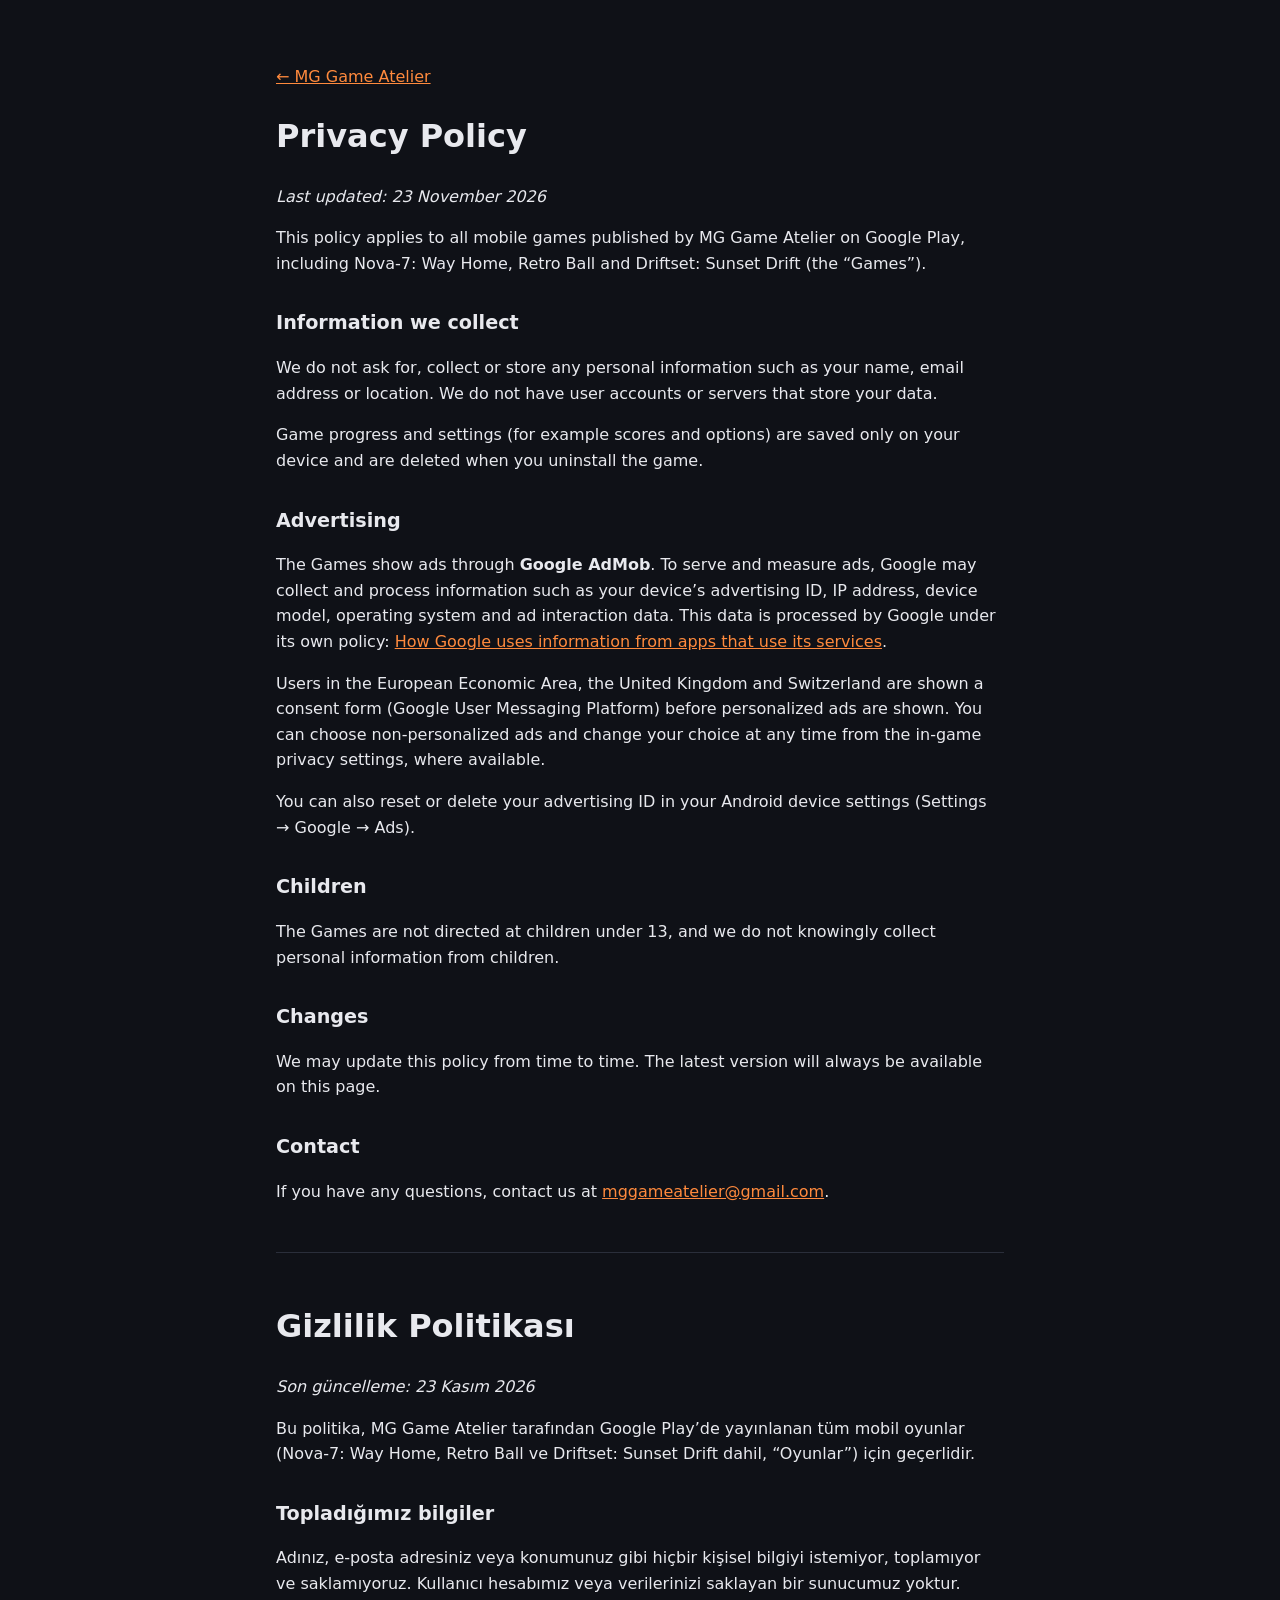
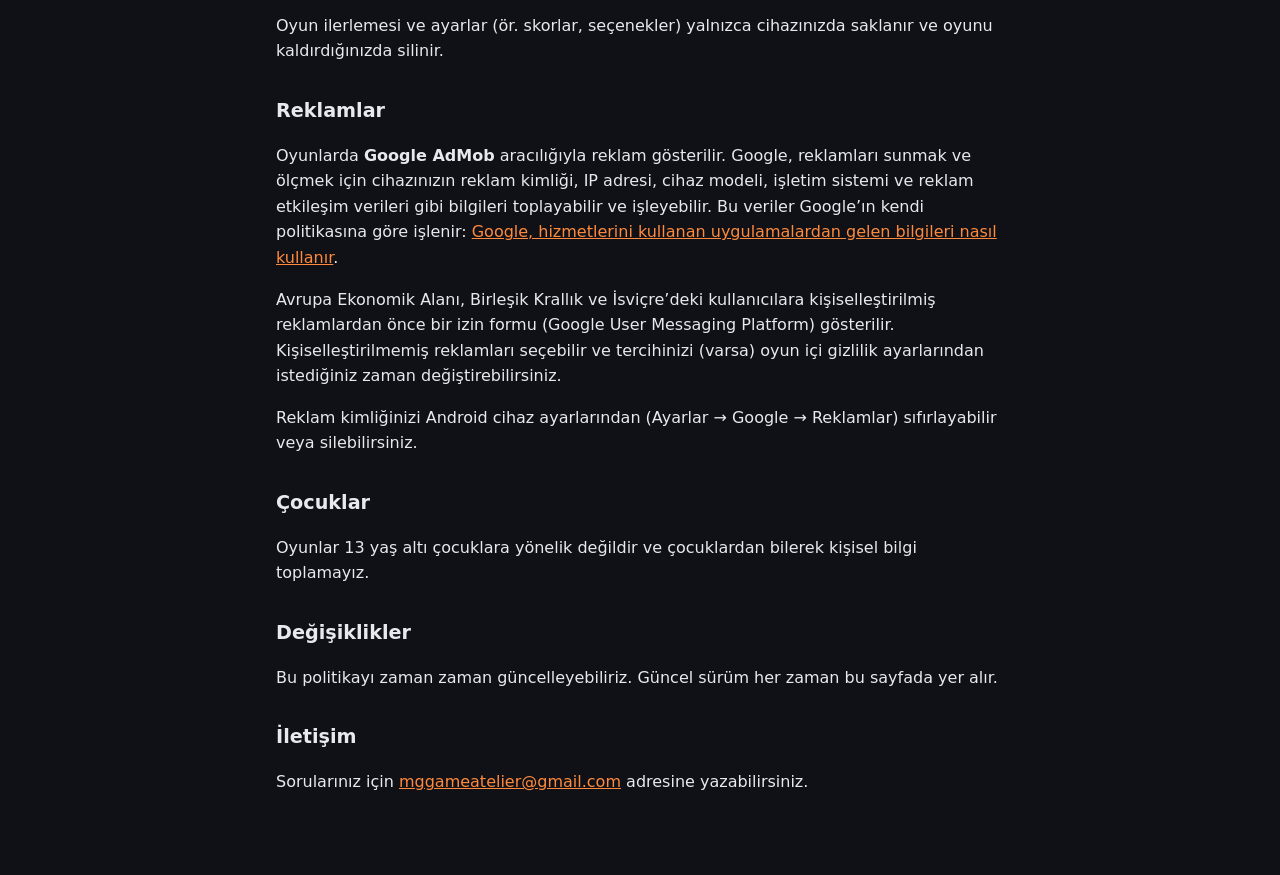
==== privacy.html @ 4ad467a0 "Initial site: home, privacy policy, app-ads.txt Co-Authored-By: Claude Opus 5.5 <noreply@anthropic.c" ====
<!doctype html>
<html lang="en">
<head>
  <meta charset="utf-8">
  <meta name="viewport" content="width=device-width, initial-scale=1">
  <title>Privacy Policy – MG Game Atelier</title>
  <link rel="stylesheet" href="style.css">
</head>
<body>
  <main class="policy">
    <p><a href="index.html">← MG Game Atelier</a></p>

    <h1>Privacy Policy</h1>
    <p><em>Last updated: 23 November 2026</em></p>
    <p>This policy applies to all mobile games published by MG Game Atelier on Google Play, including Nova-7: Way Home, Retro Ball and Driftset: Sunset Drift (the “Games”).</p>

    <h2>Information we collect</h2>
    <p>We do not ask for, collect or store any personal information such as your name, email address or location. We do not have user accounts or servers that store your data.</p>
    <p>Game progress and settings (for example scores and options) are saved only on your device and are deleted when you uninstall the game.</p>

    <h2>Advertising</h2>
    <p>The Games show ads through <strong>Google AdMob</strong>. To serve and measure ads, Google may collect and process information such as your device’s advertising ID, IP address, device model, operating system and ad interaction data. This data is processed by Google under its own policy:
      <a href="https://policies.google.com/technologies/ads" target="_blank" rel="noopener">How Google uses information from apps that use its services</a>.</p>
    <p>Users in the European Economic Area, the United Kingdom and Switzerland are shown a consent form (Google User Messaging Platform) before personalized ads are shown. You can choose non-personalized ads and change your choice at any time from the in-game privacy settings, where available.</p>
    <p>You can also reset or delete your advertising ID in your Android device settings (Settings → Google → Ads).</p>

    <h2>Children</h2>
    <p>The Games are not directed at children under 13, and we do not knowingly collect personal information from children.</p>

    <h2>Changes</h2>
    <p>We may update this policy from time to time. The latest version will always be available on this page.</p>

    <h2>Contact</h2>
    <p>If you have any questions, contact us at <a href="mailto:mggameatelier@gmail.com">mggameatelier@gmail.com</a>.</p>

    <hr>

    <h1 lang="tr">Gizlilik Politikası</h1>
    <div lang="tr">
      <p><em>Son güncelleme: 23 Kasım 2026</em></p>
      <p>Bu politika, MG Game Atelier tarafından Google Play’de yayınlanan tüm mobil oyunlar (Nova-7: Way Home, Retro Ball ve Driftset: Sunset Drift dahil, “Oyunlar”) için geçerlidir.</p>

      <h2>Topladığımız bilgiler</h2>
      <p>Adınız, e-posta adresiniz veya konumunuz gibi hiçbir kişisel bilgiyi istemiyor, toplamıyor ve saklamıyoruz. Kullanıcı hesabımız veya verilerinizi saklayan bir sunucumuz yoktur.</p>
      <p>Oyun ilerlemesi ve ayarlar (ör. skorlar, seçenekler) yalnızca cihazınızda saklanır ve oyunu kaldırdığınızda silinir.</p>

      <h2>Reklamlar</h2>
      <p>Oyunlarda <strong>Google AdMob</strong> aracılığıyla reklam gösterilir. Google, reklamları sunmak ve ölçmek için cihazınızın reklam kimliği, IP adresi, cihaz modeli, işletim sistemi ve reklam etkileşim verileri gibi bilgileri toplayabilir ve işleyebilir. Bu veriler Google’ın kendi politikasına göre işlenir:
        <a href="https://policies.google.com/technologies/ads?hl=tr" target="_blank" rel="noopener">Google, hizmetlerini kullanan uygulamalardan gelen bilgileri nasıl kullanır</a>.</p>
      <p>Avrupa Ekonomik Alanı, Birleşik Krallık ve İsviçre’deki kullanıcılara kişiselleştirilmiş reklamlardan önce bir izin formu (Google User Messaging Platform) gösterilir. Kişiselleştirilmemiş reklamları seçebilir ve tercihinizi (varsa) oyun içi gizlilik ayarlarından istediğiniz zaman değiştirebilirsiniz.</p>
      <p>Reklam kimliğinizi Android cihaz ayarlarından (Ayarlar → Google → Reklamlar) sıfırlayabilir veya silebilirsiniz.</p>

      <h2>Çocuklar</h2>
      <p>Oyunlar 13 yaş altı çocuklara yönelik değildir ve çocuklardan bilerek kişisel bilgi toplamayız.</p>

      <h2>Değişiklikler</h2>
      <p>Bu politikayı zaman zaman güncelleyebiliriz. Güncel sürüm her zaman bu sayfada yer alır.</p>

      <h2>İletişim</h2>
      <p>Sorularınız için <a href="mailto:mggameatelier@gmail.com">mggameatelier@gmail.com</a> adresine yazabilirsiniz.</p>
    </div>
  </main>
</body>
</html>
---- style.css ----
:root {
  --bg: #0f1117;
  --card: #181b24;
  --text: #e8e9ee;
  --muted: #9aa0b0;
  --accent: #ff8a3d;
  --line: #2a2e3a;
}
* { box-sizing: border-box; }
body {
  margin: 0;
  font-family: system-ui, -apple-system, "Segoe UI", Roboto, sans-serif;
  background: var(--bg);
  color: var(--text);
  line-height: 1.6;
}
main { max-width: 760px; margin: 0 auto; padding: 48px 16px 64px; }
header h1 { margin: 0 0 4px; font-size: 2rem; }
header p { margin: 0; color: var(--muted); }
a { color: var(--accent); }
.games { display: grid; gap: 12px; margin: 32px 0; padding: 0; list-style: none; }
.games li {
  background: var(--card);
  border: 1px solid var(--line);
  border-radius: 12px;
  padding: 16px 20px;
}
.games h2 { margin: 0 0 4px; font-size: 1.15rem; }
.games p { margin: 0; color: var(--muted); font-size: .95rem; }
footer { margin-top: 40px; padding-top: 16px; border-top: 1px solid var(--line); color: var(--muted); font-size: .9rem; }
.policy h2 { margin-top: 32px; font-size: 1.2rem; }
.policy hr { border: 0; border-top: 1px solid var(--line); margin: 48px 0; }
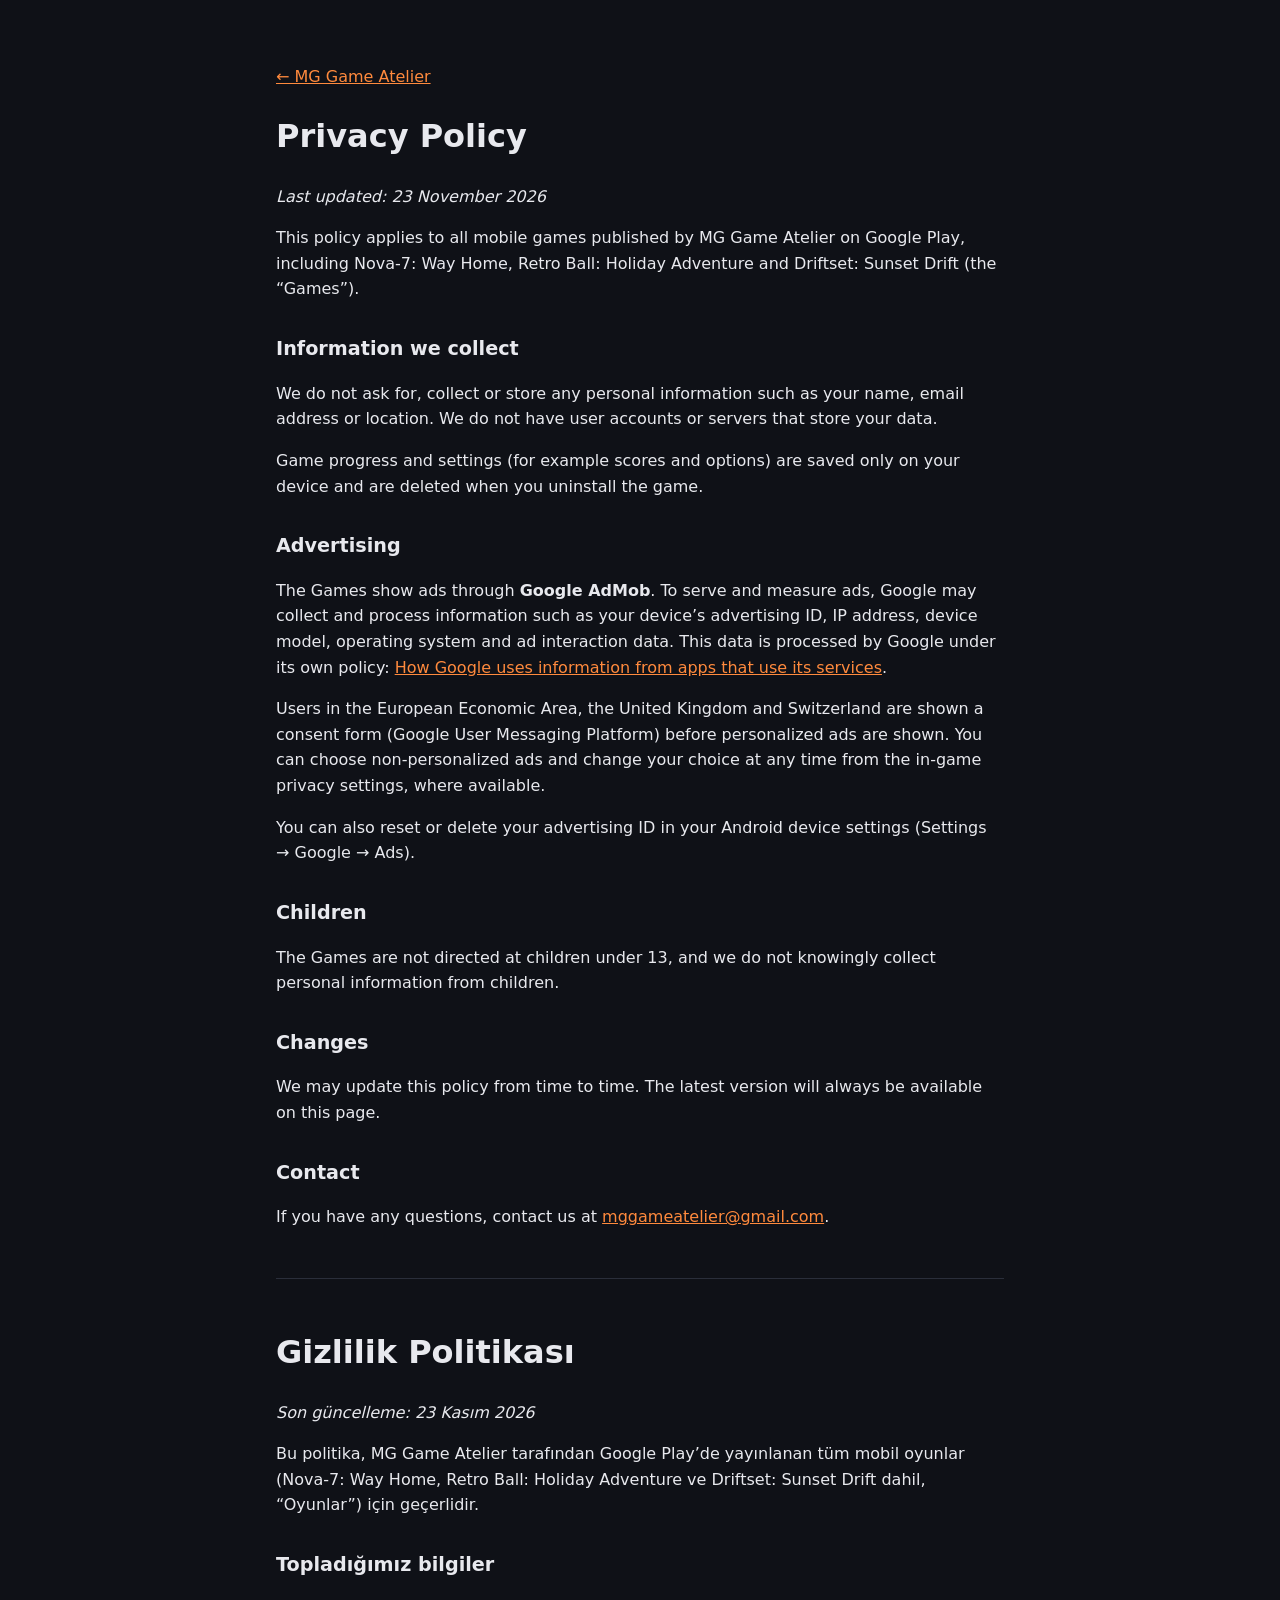
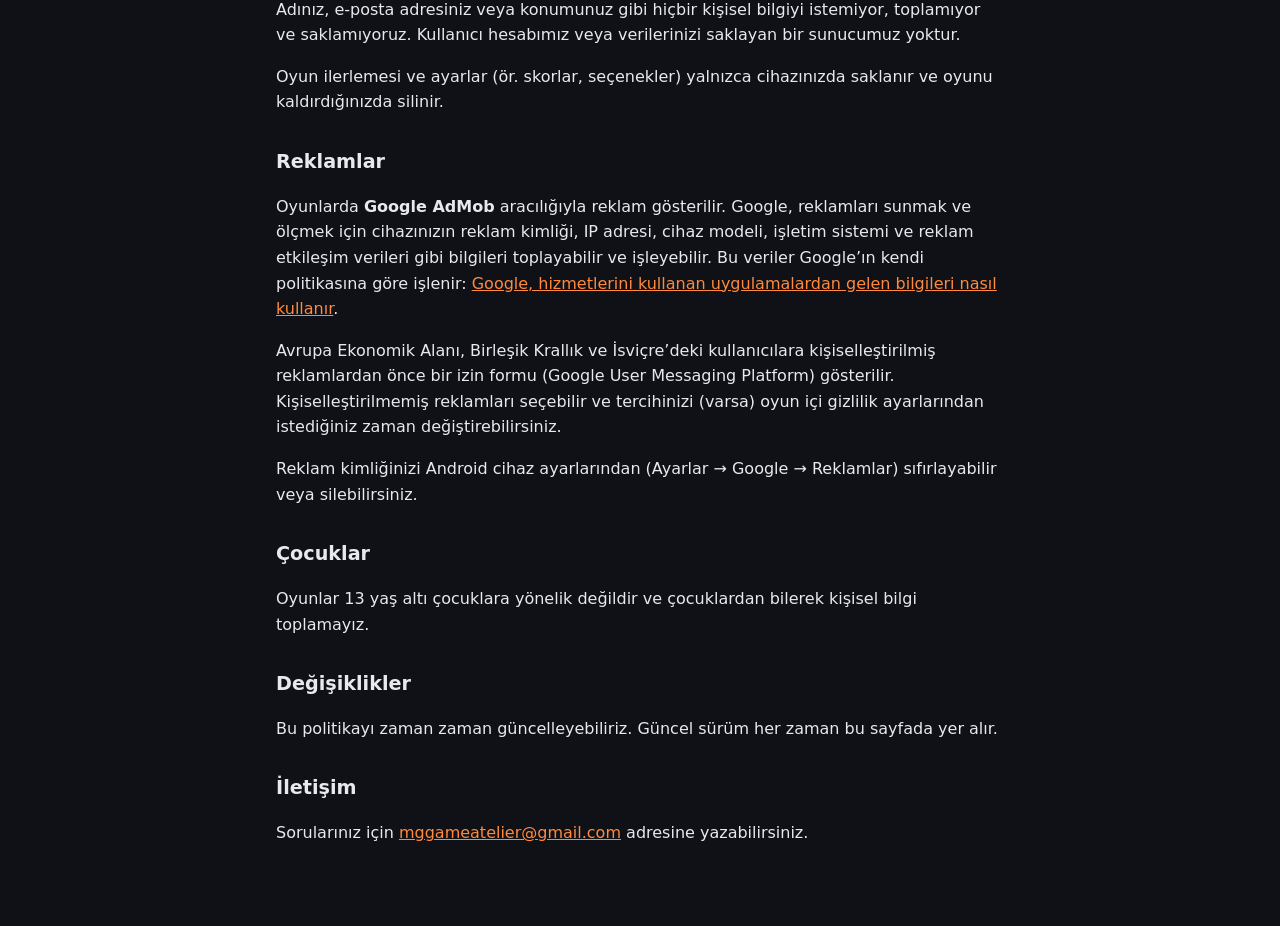
==== commit b9c88423: "Use full Retro Ball title Co-Authored-By: Claude Opus 5.5 <noreply@anthropic.com>" ====
--- a/privacy.html
+++ b/privacy.html
@@ -12,7 +12,7 @@
 
     <h1>Privacy Policy</h1>
     <p><em>Last updated: 23 November 2026</em></p>
-    <p>This policy applies to all mobile games published by MG Game Atelier on Google Play, including Nova-7: Way Home, Retro Ball and Driftset: Sunset Drift (the “Games”).</p>
+    <p>This policy applies to all mobile games published by MG Game Atelier on Google Play, including Nova-7: Way Home, Retro Ball: Holiday Adventure and Driftset: Sunset Drift (the “Games”).</p>
 
     <h2>Information we collect</h2>
     <p>We do not ask for, collect or store any personal information such as your name, email address or location. We do not have user accounts or servers that store your data.</p>
@@ -38,7 +38,7 @@
     <h1 lang="tr">Gizlilik Politikası</h1>
     <div lang="tr">
       <p><em>Son güncelleme: 23 Kasım 2026</em></p>
-      <p>Bu politika, MG Game Atelier tarafından Google Play’de yayınlanan tüm mobil oyunlar (Nova-7: Way Home, Retro Ball ve Driftset: Sunset Drift dahil, “Oyunlar”) için geçerlidir.</p>
+      <p>Bu politika, MG Game Atelier tarafından Google Play’de yayınlanan tüm mobil oyunlar (Nova-7: Way Home, Retro Ball: Holiday Adventure ve Driftset: Sunset Drift dahil, “Oyunlar”) için geçerlidir.</p>
 
       <h2>Topladığımız bilgiler</h2>
       <p>Adınız, e-posta adresiniz veya konumunuz gibi hiçbir kişisel bilgiyi istemiyor, toplamıyor ve saklamıyoruz. Kullanıcı hesabımız veya verilerinizi saklayan bir sunucumuz yoktur.</p>
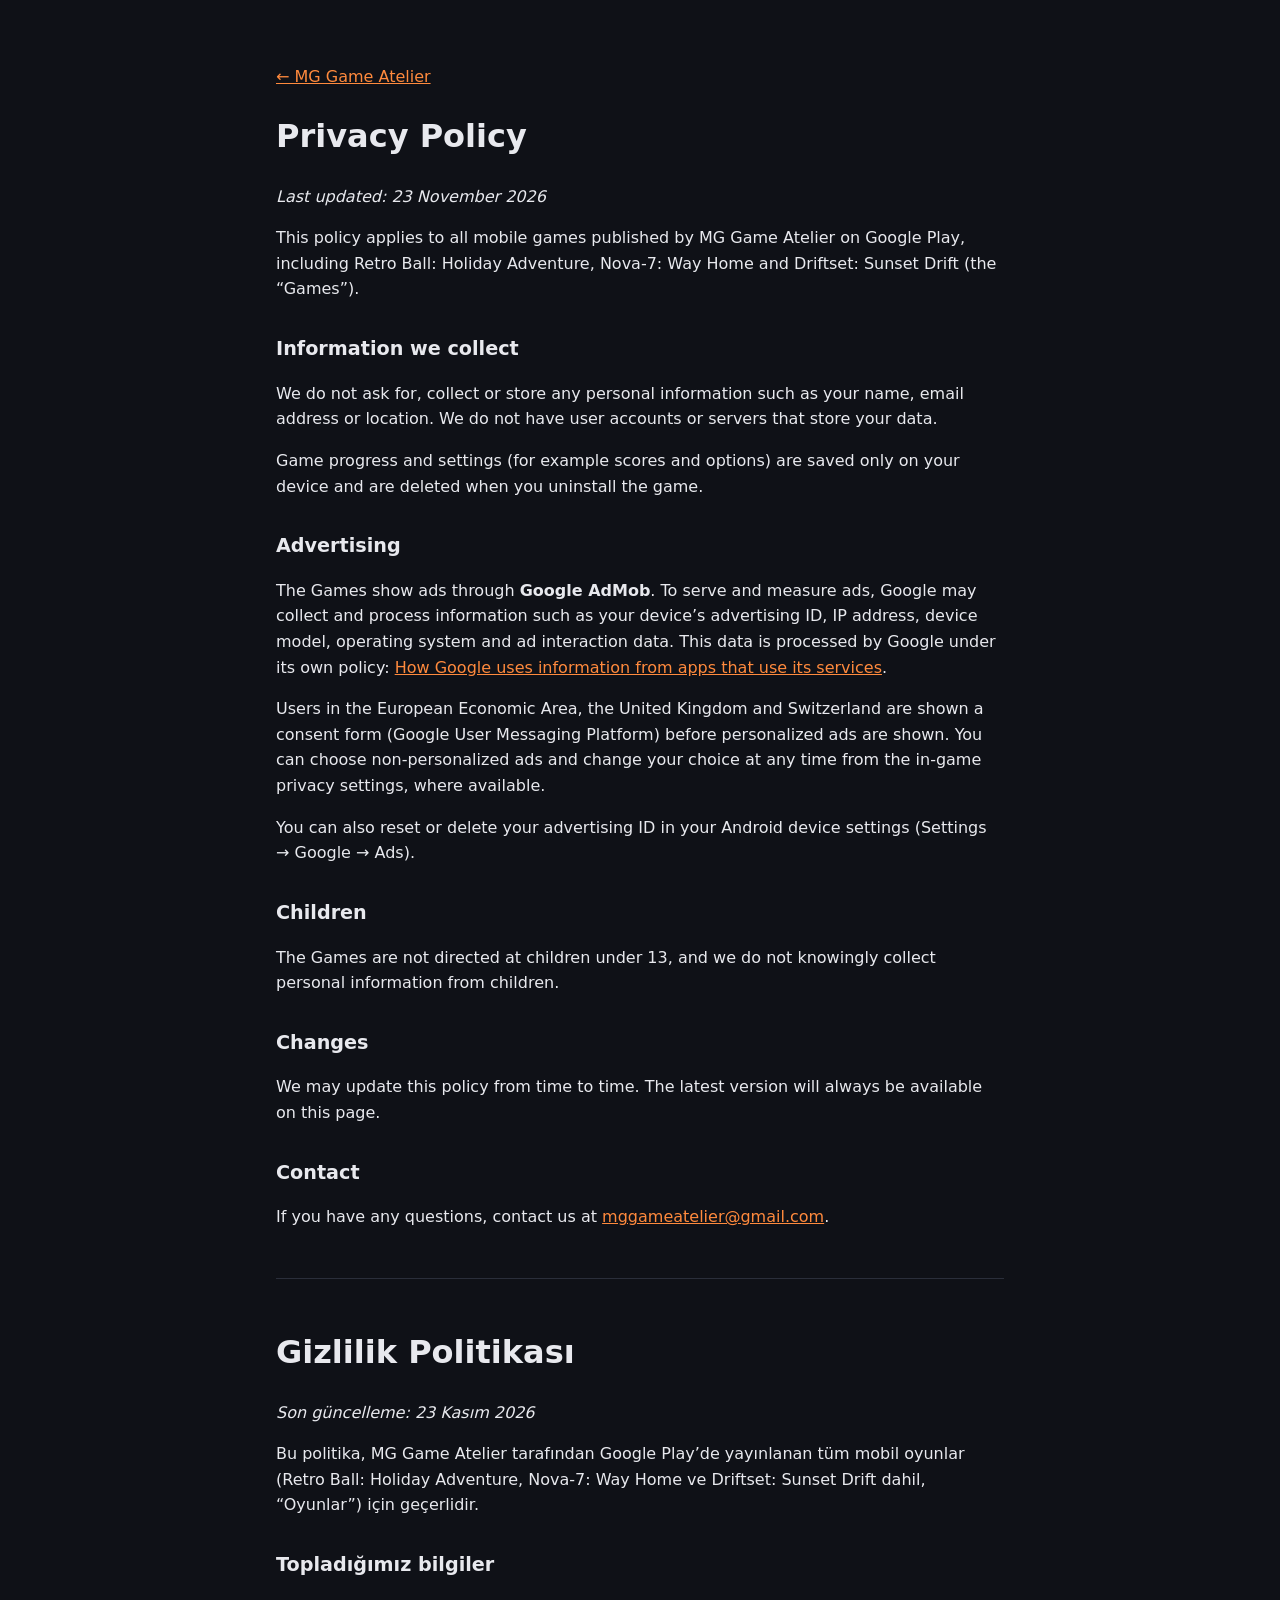
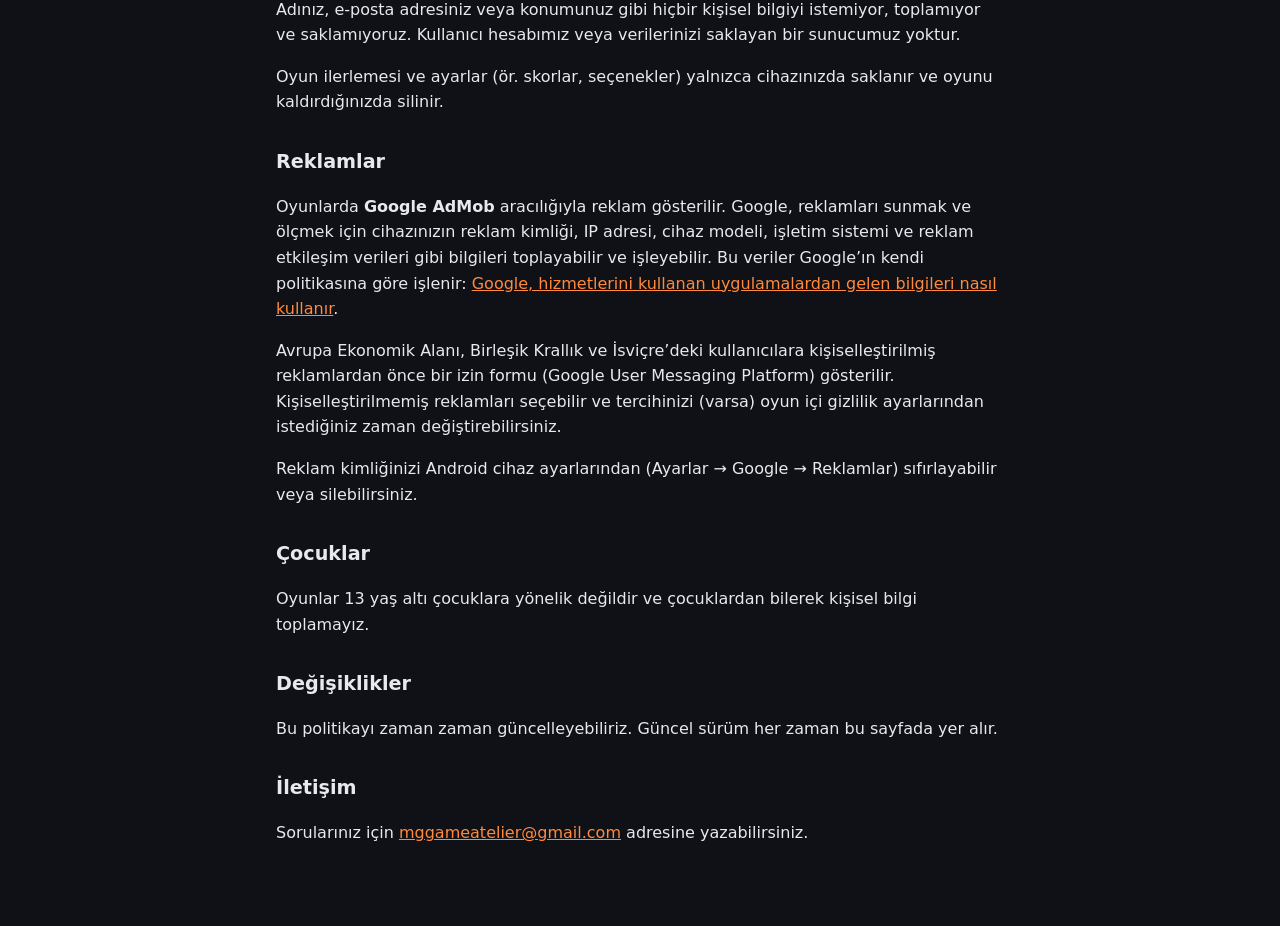
==== commit a6c8de7d: "Reorder games: Retro Ball, Nova-7, Driftset Co-Authored-By: Claude Opus 5.5 <noreply@anthropic.com>" ====
--- a/privacy.html
+++ b/privacy.html
@@ -12,7 +12,7 @@
 
     <h1>Privacy Policy</h1>
     <p><em>Last updated: 23 November 2026</em></p>
-    <p>This policy applies to all mobile games published by MG Game Atelier on Google Play, including Nova-7: Way Home, Retro Ball: Holiday Adventure and Driftset: Sunset Drift (the “Games”).</p>
+    <p>This policy applies to all mobile games published by MG Game Atelier on Google Play, including Retro Ball: Holiday Adventure, Nova-7: Way Home and Driftset: Sunset Drift (the “Games”).</p>
 
     <h2>Information we collect</h2>
     <p>We do not ask for, collect or store any personal information such as your name, email address or location. We do not have user accounts or servers that store your data.</p>
@@ -38,7 +38,7 @@
     <h1 lang="tr">Gizlilik Politikası</h1>
     <div lang="tr">
       <p><em>Son güncelleme: 23 Kasım 2026</em></p>
-      <p>Bu politika, MG Game Atelier tarafından Google Play’de yayınlanan tüm mobil oyunlar (Nova-7: Way Home, Retro Ball: Holiday Adventure ve Driftset: Sunset Drift dahil, “Oyunlar”) için geçerlidir.</p>
+      <p>Bu politika, MG Game Atelier tarafından Google Play’de yayınlanan tüm mobil oyunlar (Retro Ball: Holiday Adventure, Nova-7: Way Home ve Driftset: Sunset Drift dahil, “Oyunlar”) için geçerlidir.</p>
 
       <h2>Topladığımız bilgiler</h2>
       <p>Adınız, e-posta adresiniz veya konumunuz gibi hiçbir kişisel bilgiyi istemiyor, toplamıyor ve saklamıyoruz. Kullanıcı hesabımız veya verilerinizi saklayan bir sunucumuz yoktur.</p>
